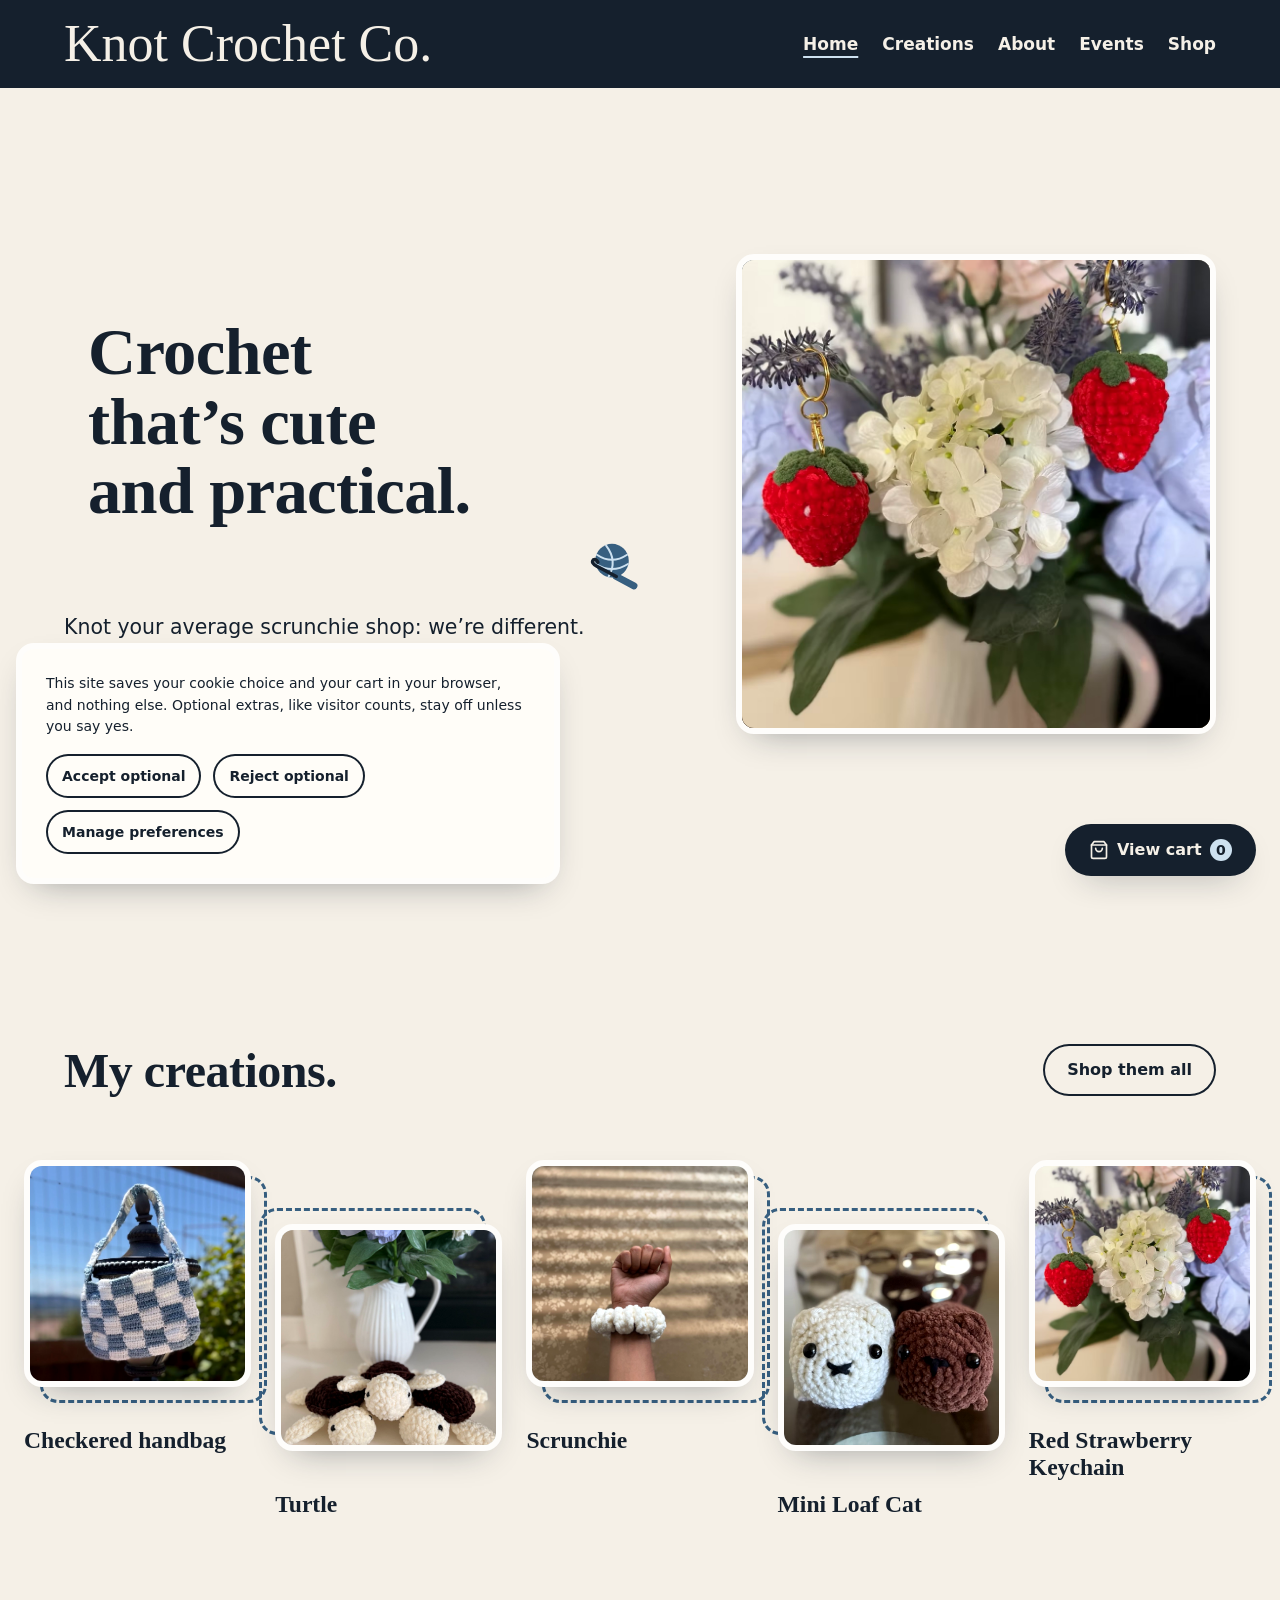
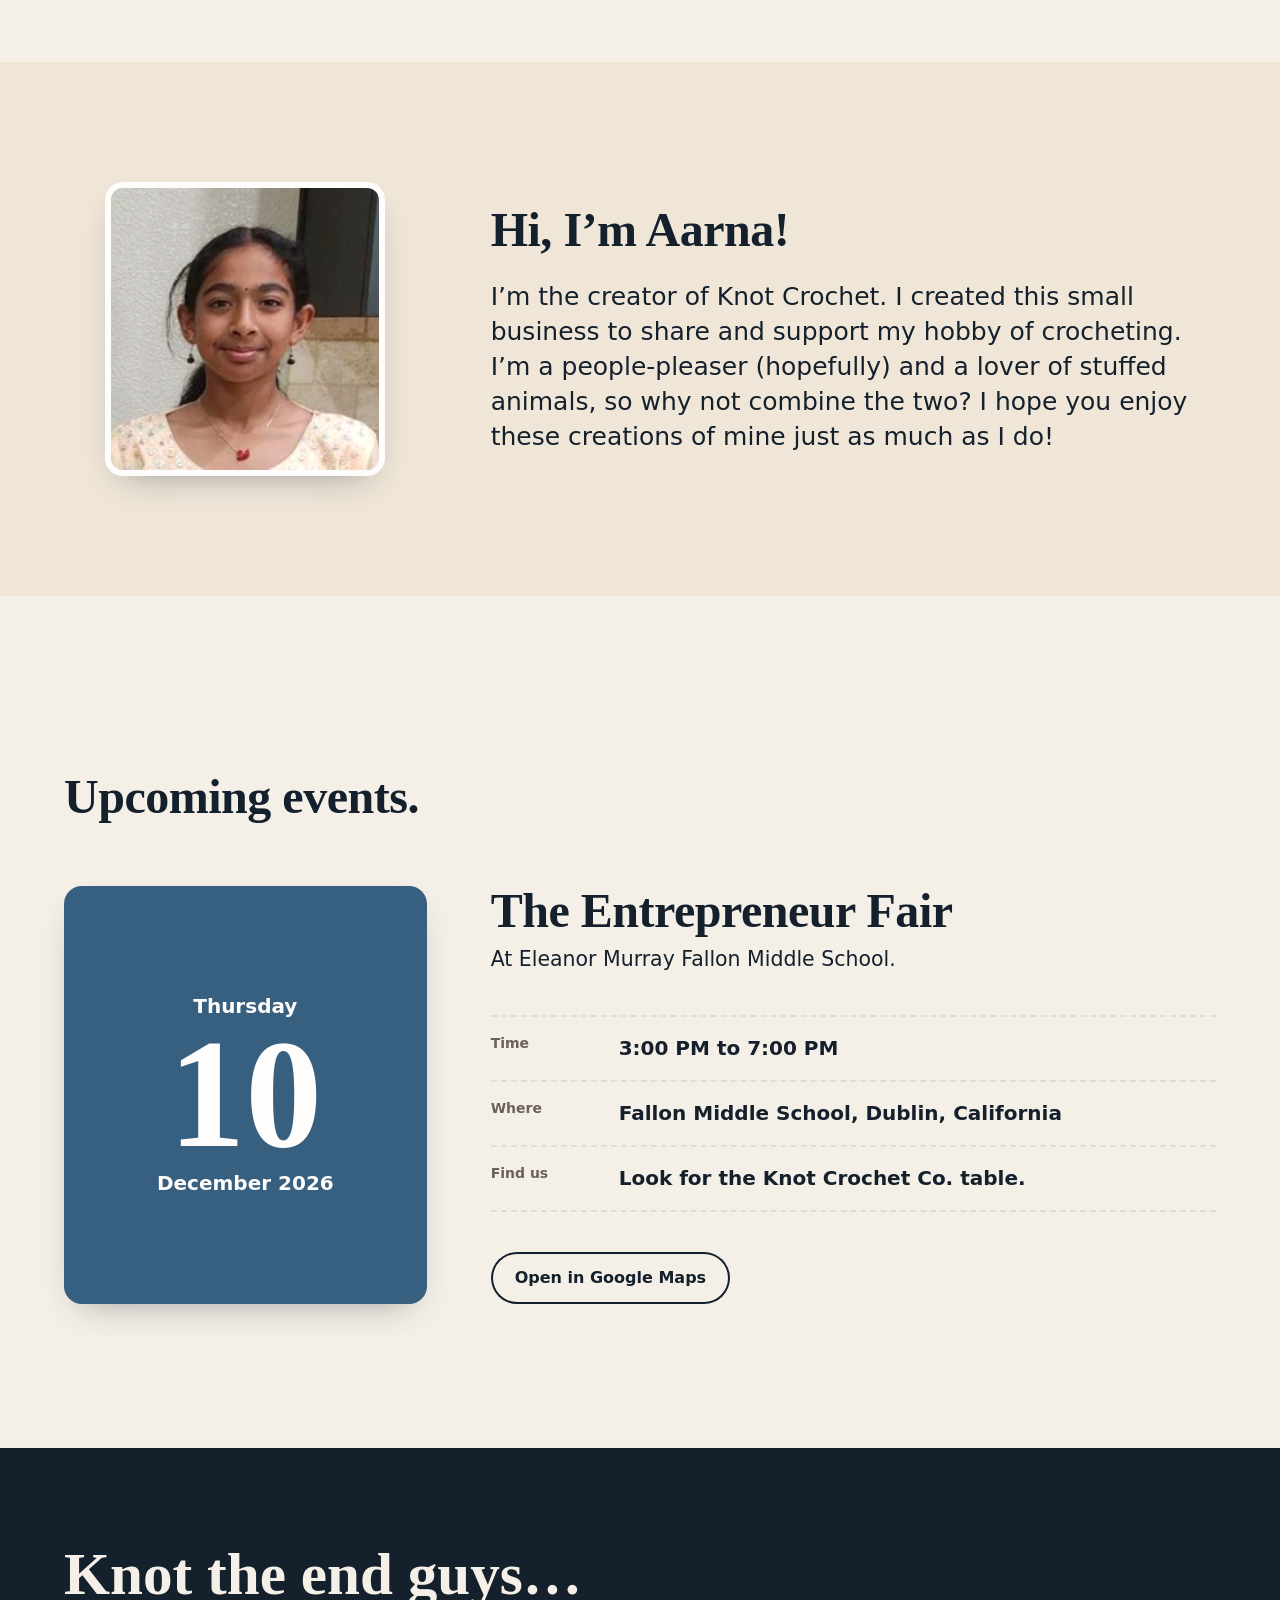
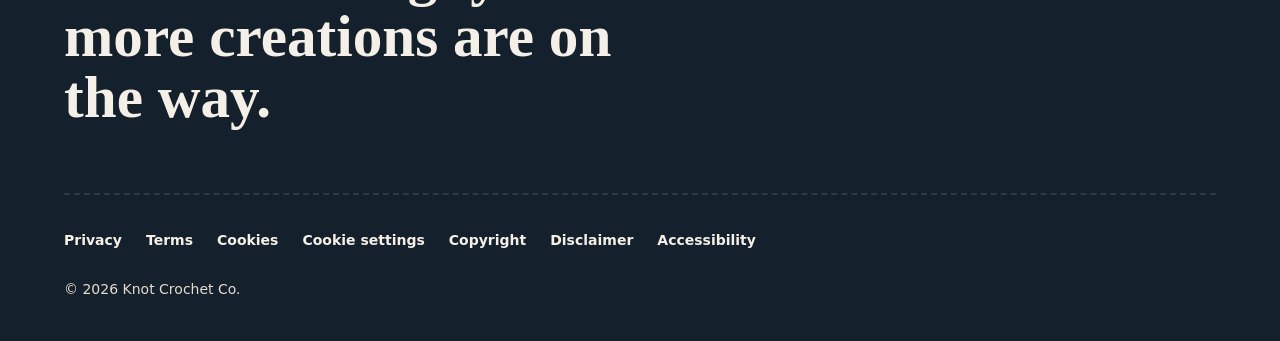
==== index.html @ de9eb7e0 "Add the Knot Crochet Co. website Static site for the shop: home page (hero with the stitched-frame a" ====
<!doctype html>
<html lang="en">
<head>
<meta charset="utf-8">
<meta name="viewport" content="width=device-width, initial-scale=1">
<meta http-equiv="Content-Security-Policy" content="default-src 'self'; script-src 'self'; style-src 'self' https://fonts.googleapis.com; font-src https://fonts.gstatic.com; img-src 'self' data:; object-src 'none'; base-uri 'self'; form-action 'none'">
<meta name="referrer" content="strict-origin-when-cross-origin">
<title>Knot Crochet Co. | Handmade crochet</title>
<meta name="description" content="Knot Crochet Co. is a small shop of handmade crochet, each piece made by hand.">
<link rel="preconnect" href="https://fonts.googleapis.com">
<link rel="preconnect" href="https://fonts.gstatic.com" crossorigin>
<link href="https://fonts.googleapis.com/css2?family=Cormorant+Garamond:wght@600;700&family=Sacramento&family=Sofia+Sans:wght@400;600;700&display=swap" rel="stylesheet">
<link rel="stylesheet" href="styles.css">
</head>
<body id="top">
<a class="skip" href="#main">Skip to content</a>

<header class="nav">
  <div class="container nav__in">
    <a class="wordmark" href="index.html">Knot Crochet Co.</a>
    <nav aria-label="Main">
      <ul class="nav__links">
        <li><a href="#top" aria-current="page">Home</a></li>
        <li><a href="#creations">Creations</a></li>
        <li><a href="#about">About</a></li>
        <li><a href="#events">Events</a></li>
        <li><a href="shop.html">Shop</a></li>
      </ul>
    </nav>
  </div>
</header>

<main id="main">
  <section class="hero">
    <div class="container hero__grid">
      <div>
        <div class="hero__words">
          <svg class="yarn" viewBox="0 0 100 100" preserveAspectRatio="none" aria-hidden="true" focusable="false">
            <path d="M5 95 C1.5 80 1.5 22 3 12 C5 4 30 3 50 3 C72 3 95 4 97 13 C99 28 98.5 76 97 88 C95 97 68 97 48 97 C34 97 20 97 12 96"/>
          </svg>
          <svg class="hook" viewBox="0 0 24 56" width="24" height="56" aria-hidden="true" focusable="false">
            <path class="hook__grip" d="M12 4 L12 24"/>
            <path class="hook__shaft" d="M12 24 L12 46 Q12 53 8 52 Q5.5 50.5 8 47"/>
          </svg>
          <h1>Crochet that’s cute and practical.</h1>
        </div>
        <p class="lead"><span class="lead__stitch">Knot your average scrunchie shop: we’re different.</span></p>
        <div class="hero__actions">
          <a class="btn btn--primary" href="shop.html">See the shop</a>
          <a class="btn" href="#about">Learn more</a>
        </div>
      </div>
      <div class="hero__visual">
        <figure class="diecut diecut--photo slides" data-slot="hero" data-alt="The creations, shown one after another">
          <img src="images/turtle.jpg" width="1200" height="1200" alt="Three crocheted turtles with cream bodies and dark brown shells, in front of a white jug of flowers" fetchpriority="high">
          <img src="images/checkered-handbag.jpg" width="985" height="985" alt="A blue and white checkered crochet handbag hanging from an outdoor lamp">
          <img src="images/scrunchie.jpg" width="1200" height="1200" alt="A fluffy white crochet scrunchie worn on a wrist">
          <img src="images/mini-loaf-cat.jpg" width="746" height="746" alt="Two small loaf-shaped crochet cats side by side, one white and one brown, with black bead eyes">
          <img src="images/red-strawberry-keychain.jpg" width="958" height="958" alt="Two red crochet strawberry keychains with green tops and gold clasps, hanging in a bouquet of flowers">
        </figure>
      </div>
    </div>
  </section>

  <section class="creations" id="creations" aria-labelledby="creations-head">
    <div class="container">
      <div class="creations__head">
        <h2 id="creations-head">My creations.</h2>
        <a class="btn" href="shop.html">Shop them all</a>
      </div>
      <ul class="gallery">
        <li><a href="shop.html#handbag">
          <figure class="diecut diecut--photo" data-slot="gallery-handbag" data-alt="The checkered handbag">
            <img src="images/checkered-handbag.jpg" width="985" height="985" alt="A blue and white checkered crochet handbag hanging by its strap from an outdoor lamp" loading="lazy">
          </figure>
          <p class="gallery__name">Checkered handbag</p>
        </a></li>
        <li><a href="shop.html#turtle">
          <figure class="diecut diecut--photo" data-slot="gallery-turtle" data-alt="The turtle plushie">
            <img src="images/turtle.jpg" width="1200" height="1200" alt="Three crocheted turtle plushies with fluffy cream heads and flippers" loading="lazy">
          </figure>
          <p class="gallery__name">Turtle</p>
        </a></li>
        <li><a href="shop.html#scrunchie">
          <figure class="diecut diecut--photo" data-slot="gallery-scrunchie" data-alt="The scrunchie">
            <img src="images/scrunchie.jpg" width="1200" height="1200" alt="A fluffy white crochet scrunchie worn on a wrist" loading="lazy">
          </figure>
          <p class="gallery__name">Scrunchie</p>
        </a></li>
        <li><a href="shop.html#cat">
          <figure class="diecut diecut--photo" data-slot="gallery-cat" data-alt="Mini Loaf Cat">
            <img src="images/mini-loaf-cat.jpg" width="746" height="746" alt="Two small loaf-shaped crochet cats side by side, one white and one brown, with black bead eyes" loading="lazy">
          </figure>
          <p class="gallery__name">Mini Loaf Cat</p>
        </a></li>
        <li><a href="shop.html#strawberry">
          <figure class="diecut diecut--photo" data-slot="gallery-strawberry" data-alt="Red Strawberry Keychain">
            <img src="images/red-strawberry-keychain.jpg" width="958" height="958" alt="Two red crochet strawberry keychains with green tops and gold clasps, hanging in a bouquet of flowers" loading="lazy">
          </figure>
          <p class="gallery__name">Red Strawberry Keychain</p>
        </a></li>
      </ul>
    </div>
  </section>

  <section class="about" id="about" aria-labelledby="about-head">
    <div class="container about__grid">
      <figure class="diecut diecut--photo about__photo" data-slot="aarna" data-alt="A photo of Aarna">
        <img src="images/aarna.jpg" width="208" height="218" alt="Aarna, the maker behind Knot Crochet Co., smiling" loading="lazy">
      </figure>
      <div>
        <h2 id="about-head">Hi, I’m Aarna!</h2>
        <p class="about__words">I’m the creator of Knot Crochet. I created this small business to share and support my hobby of crocheting. I’m a people-pleaser (hopefully) and a lover of stuffed animals, so why not combine the two? I hope you enjoy these creations of mine just as much as I do!</p>
      </div>
    </div>
  </section>

  <section class="events" id="events" aria-labelledby="events-head">
    <div class="container">
      <h2 id="events-head">Upcoming events.</h2>
      <article class="event">
        <p class="event__date">
          <time datetime="2026-12-10T15:00-08:00">
            <span class="event__weekday">Thursday</span>
            <span class="event__day">10</span>
            <span class="event__month">December 2026</span>
          </time>
        </p>
        <div class="event__body">
          <h3>The Entrepreneur Fair</h3>
          <p class="event__host">At Eleanor Murray Fallon Middle School.</p>
          <dl class="event__facts">
            <div><dt>Time</dt><dd>3:00 PM to 7:00 PM</dd></div>
            <div><dt>Where</dt><dd>Fallon Middle School, Dublin, California</dd></div>
            <div><dt>Find us</dt><dd>Look for the Knot Crochet Co. table.</dd></div>
          </dl>
          <a class="btn" href="https://www.google.com/maps/search/?api=1&query=Eleanor+Murray+Fallon+Middle+School%2C+Dublin%2C+CA" target="_blank" rel="noopener">Open in Google Maps<span class="visually-hidden"> (opens in a new tab)</span></a>
        </div>
      </article>
    </div>
  </section>
</main>

<footer class="foot">
  <div class="container">
    <p class="foot__statement">Knot the end guys… more creations are on the way.</p>
    <ul class="foot__links">
      <li><a href="privacy.html">Privacy</a></li>
      <li><a href="terms.html">Terms</a></li>
      <li><a href="cookies.html">Cookies</a></li>
      <li><button type="button" data-consent-open>Cookie settings</button></li>
      <li><a href="dmca.html">Copyright</a></li>
      <li><a href="disclaimer.html">Disclaimer</a></li>
      <li><a href="accessibility.html">Accessibility</a></li>
    </ul>
    <p class="foot__legal">© 2026 Knot Crochet Co.</p>
  </div>
</footer>

<a class="cartfab" href="cart.html"><svg class="bag" viewBox="0 0 24 24" width="20" height="20" fill="none" stroke="currentColor" stroke-width="2" stroke-linecap="round" stroke-linejoin="round" aria-hidden="true" focusable="false"><path d="M6 2 3 6v14a2 2 0 0 0 2 2h14a2 2 0 0 0 2-2V6l-3-4Z"/><path d="M3 6h18"/><path d="M16 10a4 4 0 0 1-8 0"/></svg>View cart<span class="count" data-cart-count>0</span></a>

<section class="consent diecut" id="consent" aria-label="Cookie choice" hidden>
  <p>This site saves your cookie choice and your cart in your browser, and nothing else. Optional extras, like visitor counts, stay off unless you say yes.</p>
  <div class="consent__actions">
    <button class="btn" type="button" data-consent-accept>Accept optional</button>
    <button class="btn" type="button" data-consent-reject>Reject optional</button>
    <button class="btn" type="button" data-consent-open>Manage preferences</button>
  </div>
</section>

<dialog class="prefs diecut" id="prefs" aria-labelledby="prefs-head">
  <h2 id="prefs-head">Cookie settings</h2>
  <fieldset>
    <legend class="visually-hidden">Storage categories</legend>
    <label><input type="checkbox" checked disabled><span>Essential<small>Remembers this choice and your cart. Always on.</small></span></label>
    <label><input type="checkbox" id="prefs-analytics"><span>Optional<small>Visitor counts and similar extras. None are in use today.</small></span></label>
  </fieldset>
  <div class="consent__actions">
    <button class="btn" type="button" id="prefs-save">Save choices</button>
    <button class="btn" type="button" data-consent-reject>Reject optional</button>
  </div>
</dialog>

<script type="module" src="site.js"></script>
</body>
</html>
---- styles.css ----
/* Hallmark · shape: Feature Stack · genre: playful · theme: Sticker, restyled by request with a script wordmark, serif heads and dusty blue (deal 1/3, seed knot-crochet-8th-grader-6502·d49afc8d·2026-11-13·r0) · job: buy · draw: efd44a
 * hero: Stage · nav: edge-aligned · footer: statement · imagery: photographs, the maker's own 4, natural · signature: the turtle as a mounted print with its price tag on the corner · sticker: sheet
 * axes: light/display-heavy/chromatic-magenta · posture: full-palette · contrast: pass · fold: pass · v2.0.0 */
/* Hallmark · pre-emit critique: P3 H4 E4 S4 R4 V3 · weakest: P, a three-item shop argues little; her own words and real prices carry it, nothing invented */
/* Hallmark · waive 83 · every photograph is the maker's own product, one per item · the turtle, handbag and scrunchie pictures are the shop's whole catalogue */
/* Hallmark · answered F15 · the shop cards, the gallery and the event block each need their own gap */
@import url("./tokens.css");
@import url("./base.css");

:root { --nav-h: 88px; }

/* ---------- shared: chrome, controls, die-cuts ---------- */
.skip { position: absolute; left: var(--space-md); top: calc(-1 * var(--space-3xl)); z-index: var(--z-toast); padding: var(--space-xs) var(--space-md); background: var(--color-accent-2); color: var(--color-ink); font-weight: 700; }
.skip:focus-visible { top: var(--space-md); }

h1, h2, h3 { line-height: 1.04; }
h1 { font-size: clamp(2.75rem, 5.2vw, 5.25rem); }

.nav { background: var(--color-ink); color: var(--color-paper); }
.nav__in { display: flex; align-items: center; gap: var(--space-xl); min-height: var(--nav-h); }
.wordmark { margin-right: auto; font-family: var(--font-script); font-size: 3.25rem; line-height: 1; text-decoration: none; white-space: nowrap; }
.nav__links { display: flex; gap: var(--space-lg); margin: 0; padding: 0; list-style: none; }
.nav__links a { display: inline-flex; align-items: center; min-height: 44px; font-size: 1.0625rem; font-weight: 700; text-decoration: none; white-space: nowrap; }
.nav__links a:hover, .nav__links a[aria-current] { text-decoration: underline; text-decoration-color: var(--color-accent-2); text-decoration-thickness: 2px; text-underline-offset: 0.35em; }
.nav :focus-visible, .foot :focus-visible { outline-color: var(--color-accent-2); }

.btn { display: inline-flex; align-items: center; justify-content: center; min-height: 52px; padding: 0 var(--space-lg); border: 0; border-radius: var(--radius-pill); background: transparent; color: var(--color-ink); font-size: var(--text-md); font-weight: 700; line-height: 1; white-space: nowrap; text-decoration: none; cursor: pointer; box-shadow: inset 0 0 0 2px var(--color-ink); transition: translate var(--dur-micro) var(--ease-out), box-shadow var(--dur-micro) var(--ease-out), background-color var(--dur-micro) var(--ease-out); }
.btn:hover { background: var(--color-paper-2); }
.btn:active { translate: 0 1px; }
.btn:focus-visible { outline: 3px solid var(--color-ink); outline-offset: 3px; }
.btn:disabled, .btn[aria-disabled="true"] { opacity: 0.55; cursor: not-allowed; translate: none; }
.btn--primary { background: var(--color-accent); color: var(--color-accent-ink); box-shadow: var(--shadow-card); }
.btn--primary:hover { background: var(--color-accent-deep); translate: 0 -1px; }
.btn--primary:active { translate: 0 1px; box-shadow: var(--shadow-press); }

.diecut { margin: 0; border: 6px solid var(--color-white); border-radius: var(--radius-card); box-shadow: var(--shadow-card); }
.diecut--photo { border-radius: var(--radius-card); aspect-ratio: 1; background: var(--color-slot); }
.tag { display: inline-flex; align-items: center; min-height: 44px; padding: 0 var(--space-md); border: 4px solid var(--color-white); border-radius: var(--radius-pill); box-shadow: var(--shadow-card); background: var(--color-accent); color: var(--color-accent-ink); font-family: var(--font-display); font-weight: 700; font-size: var(--text-xl); white-space: nowrap; }
.blank { padding: 0 0.25em; border: 1px dashed var(--color-muted); border-radius: 3px; color: var(--color-muted); }

/* ---------- hero ---------- */
.hero { display: grid; align-items: center; min-height: calc(100dvh - var(--nav-h)); padding-block: var(--space-2xl); }
.hero__grid { display: grid; grid-template-columns: minmax(0, 6fr) minmax(0, 5fr); gap: var(--space-3xl); align-items: center; }
.hero .lead { margin-top: var(--space-lg); }
/* a crochet hook draws a looped, wavy line of chain stitches out of a yarn ball, once around the headline (site.js) */
.hero__words { position: relative; display: inline-block; margin-left: calc(-1 * var(--space-xl)); padding: var(--space-2xl); }
.yarn { position: absolute; inset: 0; width: 100%; height: 100%; overflow: visible; pointer-events: none; }
.yarn > path { fill: none; stroke: var(--color-accent); stroke-width: 4; stroke-linecap: round; stroke-linejoin: round; stroke-dasharray: 13 9; vector-effect: non-scaling-stroke; }
.yarn__ball circle { fill: var(--color-accent); }
.yarn__ball path { fill: none; stroke: var(--color-accent-2); stroke-width: 2; stroke-linecap: round; }
.yarn .yarn__reveal { fill: none; stroke: var(--color-white); stroke-width: 14; stroke-linecap: round; }
/* the hook rests where the line ends, handle pointing away from the words; its tip is at 8px, 50px in its own box */
.hook { position: absolute; left: 12%; top: 96%; pointer-events: none; transform-origin: 8px 50px; translate: calc(var(--hx, 0px) - 8px) calc(var(--hy, 0px) - 50px); rotate: var(--hr, -125deg); }
.hook path { fill: none; stroke-linecap: round; stroke-linejoin: round; }
.hook__grip { stroke: var(--color-accent); stroke-width: 7; }
.hook__shaft { stroke: var(--color-ink); stroke-width: 3.5; }
/* the underline is drawn left to right after the frame, running on across a line break.
   A solid line, a hair thicker in the middle than at the ends, like a pen stroke. */
.lead__stitch { padding-bottom: var(--space-2xs); background-image: linear-gradient(var(--color-accent), var(--color-accent)), radial-gradient(50% 50% at 50% 50%, var(--color-accent) 96%, transparent); background-position: left bottom; background-repeat: no-repeat; background-size: 0% 2px, 0% 2.75px; transition: background-size 900ms var(--ease-out); }
.lead__stitch.is-drawn { background-size: 100% 2px, 100% 2.75px; }
.hero__actions { display: flex; flex-wrap: wrap; gap: var(--space-lg); margin-top: var(--space-xl); }
.hero__visual { position: relative; }
/* the hero photo fades between the creations; hovering holds it */
.slides > img { animation: slide 25s var(--ease-in-out) infinite backwards; }
.slides > img:nth-child(1) { animation-delay: -1s; }
.slides > img:nth-child(2) { animation-delay: 4s; }
.slides > img:nth-child(3) { animation-delay: 9s; }
.slides > img:nth-child(4) { animation-delay: 14s; }
.slides > img:nth-child(5) { animation-delay: 19s; }
.slides:hover > img { animation-play-state: paused; }
/* five photos, five seconds each: one is on screen for a fifth of the loop */
@keyframes slide { 0%, 24%, 100% { opacity: 0; } 4%, 20% { opacity: 1; } }
@media (prefers-reduced-motion: reduce) {
  .slides > img { animation: none; }
  .slides > img:not(:first-child) { display: none; }
}

/* ---------- home: the creations on display, three across, the middle one dropped a step ---------- */
.creations { padding-block: var(--section-gap); }
/* the creations section is sized to fit one desktop screen, so the nav link can show all of it */
.creations__head { display: flex; flex-wrap: wrap; align-items: end; justify-content: space-between; gap: var(--space-lg); }
.gallery { display: grid; grid-template-columns: repeat(5, minmax(0, 1fr)); gap: var(--space-2xl) var(--space-lg); margin: var(--space-2xl) calc(-1 * var(--space-xl)) 0; padding: 0; list-style: none; }
.gallery li:nth-child(even) { margin-top: var(--space-2xl); }
.gallery a { position: relative; display: block; text-decoration: none; }
/* a stitched frame sits just off each photo and squares up to it on hover */
.gallery a::before { content: ""; position: absolute; top: var(--space-md); left: var(--space-md); width: 100%; aspect-ratio: 1; border: 3px dashed var(--color-accent); border-radius: var(--radius-card); transition: translate var(--dur-short) var(--ease-out); }
.gallery li:nth-child(even) a::before { top: calc(-1 * var(--space-md)); left: calc(-1 * var(--space-md)); }
.gallery a:hover::before { translate: calc(-1 * var(--space-xs)) calc(-1 * var(--space-xs)); }
.gallery li:nth-child(even) a:hover::before { translate: var(--space-xs) var(--space-xs); }
.gallery a:focus-visible { outline-offset: var(--space-md); }
.gallery__name { margin-top: var(--space-xl); font-family: var(--font-display); font-weight: 600; font-size: var(--text-title); line-height: 1.15; }

/* ---------- the shop page: cards two to a row, photo on top ---------- */
.shop { padding-block: var(--space-3xl) var(--section-gap); }
.items { display: grid; grid-template-columns: repeat(2, minmax(0, 1fr)); gap: var(--space-3xl) var(--space-4xl); max-width: 960px; margin-inline: auto; }
.item { scroll-margin-top: var(--space-lg); }
.item__head { display: flex; align-items: baseline; justify-content: space-between; gap: var(--space-md); margin-top: var(--space-lg); }
.item h2 { font-size: var(--text-2xl); line-height: 1.15; }
.item__price { font-family: var(--font-display); font-weight: 600; font-size: var(--text-2xl); line-height: 1.15; font-variant-numeric: tabular-nums; }
.item__line { margin-top: var(--space-sm); max-width: 46ch; }
.item .btn { margin-top: var(--space-lg); }
.item__status { min-height: 1lh; margin-top: var(--space-md); font-size: var(--text-sm); font-weight: 700; color: var(--color-muted); }

/* ---------- about ---------- */
.about { padding-block: var(--section-gap-s); background: var(--color-paper-2); }
.about__grid { display: grid; grid-template-columns: minmax(0, 4fr) minmax(0, 8fr); gap: var(--space-2xl); align-items: center; }
.about__photo { width: 100%; max-width: 280px; justify-self: center; aspect-ratio: 208 / 218; }
.about__words { margin-top: var(--space-lg); max-width: 46ch; font-size: var(--text-xl); line-height: 1.4; }

/* ---------- events: the date as a block of colour, the details beside it ---------- */
.events { padding-block: var(--section-gap-l) var(--section-gap); }
.event { display: grid; grid-template-columns: minmax(0, 4fr) minmax(0, 8fr); gap: var(--space-2xl); align-items: stretch; margin-top: var(--space-2xl); }
.event__date { display: grid; place-items: center; padding: var(--space-xl); border-radius: var(--radius-card); background: var(--color-accent); color: var(--color-accent-ink); text-align: center; box-shadow: var(--shadow-card); }
.event__date span { display: block; }
.event__weekday, .event__month { font-size: var(--text-lg); font-weight: 600; }
.event__day { font-family: var(--font-display); font-weight: 600; font-size: clamp(6rem, 12vw, 10rem); line-height: 0.95; font-variant-numeric: lining-nums; }
.event__body h3 { font-size: var(--text-section); }
.event__host { margin-top: var(--space-xs); font-size: var(--text-lead); }
.event__facts { margin: var(--space-xl) 0; }
.event__facts > div { display: grid; grid-template-columns: 7rem minmax(0, 1fr); gap: var(--space-md); padding-block: var(--space-md); border-top: var(--rule-bar) dashed var(--color-rule); }
.event__facts > div:last-child { border-bottom: var(--rule-bar) dashed var(--color-rule); }
.event__facts dt { font-size: var(--text-sm); font-weight: 700; color: var(--color-muted); }
.event__facts dd { margin: 0; font-size: var(--text-lg); font-weight: 600; }

/* ---------- footer: one closing sentence, the links beneath ---------- */
.foot { padding-block: var(--space-3xl) var(--space-xl); background: var(--color-ink); color: var(--color-paper); }
.foot__statement { max-width: 22ch; font-family: var(--font-display); font-weight: 600; font-size: var(--text-display-s); line-height: 1.04; }
.foot__links { display: flex; flex-wrap: wrap; gap: var(--space-xs) var(--space-lg); margin: var(--space-2xl) 0 0; padding: var(--space-lg) 0 0; list-style: none; border-top: var(--rule-bar) dashed var(--color-ink-2); }
.foot__links a, .foot__links button { display: inline-flex; align-items: center; min-height: 44px; padding: 0; border: 0; background: none; color: inherit; font-size: var(--text-sm); font-weight: 700; text-decoration: none; white-space: nowrap; cursor: pointer; }
.foot__links a:hover, .foot__links button:hover { text-decoration: underline; text-decoration-color: var(--color-accent-2); text-decoration-thickness: 2px; }
.foot__legal { margin-top: var(--space-md); font-size: var(--text-sm); color: var(--color-rule); }

/* ---------- cookie choice ---------- */
.consent { position: fixed; z-index: var(--z-toast); left: var(--space-md); right: var(--space-md); bottom: var(--space-md); max-width: 34rem; padding: var(--space-lg); background: var(--color-paper-3); }
.consent p { font-size: var(--text-sm); }
.consent__actions { display: flex; flex-wrap: wrap; gap: var(--space-sm); margin-top: var(--space-md); }
.consent .btn, .prefs .btn { min-height: 44px; padding: 0 var(--space-md); font-size: var(--text-sm); }
.prefs { margin: auto; width: min(32rem, calc(100% - var(--space-xl))); padding: var(--space-xl); color: var(--color-ink); background: var(--color-paper-3); }
.prefs::backdrop { background: color-mix(in oklch, var(--color-ink) 60%, transparent); }
.prefs h2 { font-size: var(--text-2xl); }
.prefs fieldset { margin: var(--space-lg) 0 0; padding: 0; border: 0; }
.prefs label { display: flex; gap: var(--space-sm); align-items: flex-start; padding-block: var(--space-sm); border-top: var(--rule-bar) dashed var(--color-rule); }
.prefs input { width: 20px; height: 20px; margin: var(--space-3xs) 0 0; accent-color: var(--color-accent); }
.prefs small { display: block; font-size: var(--text-sm); color: var(--color-ink-2); }

/* ---------- cart: a count beside the nav link, a floating button on the shop, and the cart page ---------- */
.count { display: inline-grid; place-items: center; min-width: 1.6em; height: 1.6em; padding: 0 var(--space-2xs); border-radius: var(--radius-pill); background: var(--color-accent-2); color: var(--color-ink); font-size: var(--text-sm); font-weight: 700; font-variant-numeric: tabular-nums; line-height: 1; }
.cartfab { position: fixed; z-index: var(--z-sticky); right: var(--space-lg); bottom: var(--space-lg); display: inline-flex; align-items: center; gap: var(--space-xs); min-height: 52px; padding: 0 var(--space-lg); border-radius: var(--radius-pill); background: var(--color-ink); color: var(--color-paper); font-weight: 700; text-decoration: none; white-space: nowrap; box-shadow: var(--shadow-card); transition: translate var(--dur-micro) var(--ease-out); }
.cartfab:hover { translate: 0 -2px; }
.cartfab:active { translate: 0 1px; }
.cartfab:focus-visible { outline: 3px solid var(--color-accent); outline-offset: 3px; }

.cartpage { padding-block: var(--space-3xl) var(--section-gap-s); }
.cartpage h1 { font-size: var(--text-display-s); }
.cartpage__empty .btn { margin-top: var(--space-lg); }
.cartpage .lead { margin-top: var(--space-md); }
.cartpage__grid { display: grid; grid-template-columns: minmax(0, 7fr) minmax(0, 4fr); gap: var(--space-2xl); align-items: start; margin-top: var(--space-xl); }
.lines { margin: 0; padding: 0; list-style: none; border: var(--rule-hair) solid var(--color-rule); border-radius: var(--radius-card); background: var(--color-paper-3); }
.line { display: grid; grid-template-columns: 48px minmax(0, 1fr) auto 5ch; grid-template-areas: "img info qty sum"; gap: var(--space-md); align-items: center; padding: var(--space-md) var(--space-lg); }
.line + .line { border-top: var(--rule-bar) dashed var(--color-rule); }
.line__img { grid-area: img; width: 48px; height: 48px; object-fit: cover; border-radius: 8px; }
.line__info { grid-area: info; }
.line__name { font-weight: 700; font-size: var(--text-lg); line-height: 1.2; }
.line__each { font-size: var(--text-sm); color: var(--color-muted); }
.line__remove { min-height: 32px; padding: 0; border: 0; background: none; color: var(--color-ink-2); font-size: var(--text-sm); text-decoration: underline; text-decoration-color: var(--color-accent); cursor: pointer; }
.line__remove:hover { color: var(--color-accent-deep); }
.qty { grid-area: qty; display: inline-flex; align-items: center; border-radius: var(--radius-pill); box-shadow: inset 0 0 0 2px var(--color-ink); }
.qty button { width: 44px; height: 44px; border: 0; border-radius: var(--radius-pill); background: none; color: var(--color-ink); font-size: var(--text-lg); font-weight: 700; line-height: 1; cursor: pointer; }
.qty button:hover { background: var(--color-paper-2); }
.qty button:active { background: var(--color-rule); }
.qty button:disabled { opacity: 0.4; cursor: not-allowed; background: none; }
.qty output { min-width: 2ch; text-align: center; font-weight: 700; font-variant-numeric: tabular-nums; }
.line__sum { grid-area: sum; text-align: right; font-family: var(--font-display); font-weight: 700; font-size: var(--text-xl); font-variant-numeric: tabular-nums; }
.summary { position: sticky; top: var(--space-xl); padding: var(--space-xl); border-radius: var(--radius-card); background: var(--color-paper-2); }
.summary h2 { font-size: var(--text-2xl); }
.summary dl { margin: var(--space-lg) 0; }
.summary dl > div { display: flex; justify-content: space-between; align-items: baseline; padding-block: var(--space-sm); border-top: var(--rule-bar) dashed var(--color-rule); }
.summary dd { margin: 0; font-weight: 700; font-variant-numeric: tabular-nums; }
.summary__total dd { font-family: var(--font-display); font-size: var(--text-2xl); }
.summary .btn { width: 100%; }
.summary__back { display: inline-flex; align-items: center; min-height: 44px; font-size: var(--text-sm); font-weight: 700; }

/* ---------- small screens: everything stacks in reading order ---------- */
@media (max-width: 60rem) {
  .hero { min-height: 0; }
  .hero__grid, .about__grid, .event { grid-template-columns: minmax(0, 1fr); gap: var(--space-xl); }
  .hero__visual { max-width: 30rem; }
  .hero__words { margin-left: 0; padding: var(--space-xl); }
  .about__photo { justify-self: start; }
  .gallery { grid-template-columns: repeat(3, minmax(0, 1fr)); margin-inline: 0; }
  .cartpage__grid { grid-template-columns: minmax(0, 1fr); gap: var(--space-xl); }
  .summary { position: static; }
  /* the nav takes two rows: the name and the cart, then the five links */
  .nav__in { flex-wrap: wrap; gap: var(--space-2xs) var(--space-md); padding-block: var(--space-sm); }
  .nav__in nav { order: 3; width: 100%; }
  .nav__links { justify-content: space-between; gap: var(--space-sm); }
  .nav__links a { font-size: var(--text-md); }
  .wordmark { font-size: 2.5rem; }
}
@media (max-width: 40rem) {
  .items { grid-template-columns: minmax(0, 1fr); gap: var(--space-2xl); }
  .item .diecut { max-width: 280px; }
  .gallery { grid-template-columns: repeat(2, minmax(0, 1fr)); gap: var(--space-xl) var(--space-lg); }
  .gallery a::before { top: var(--space-xs); left: var(--space-xs); }
  .gallery li:nth-child(even) a::before { top: calc(-1 * var(--space-xs)); left: calc(-1 * var(--space-xs)); }
  .gallery li:nth-child(even) { margin-top: 0; }
  .event__facts > div { grid-template-columns: minmax(0, 1fr); gap: var(--space-2xs); }
  .nav__links a { font-size: var(--text-sm); }
  .wordmark { font-size: 2rem; }
  .hook { scale: 0.7; }
  .line { grid-template-columns: 40px minmax(0, 1fr) auto; grid-template-areas: "img info sum" "img qty qty"; padding: var(--space-md); }
  .line__img { width: 40px; height: 40px; align-self: start; }
  .cartfab { right: var(--space-md); bottom: var(--space-md); }
}
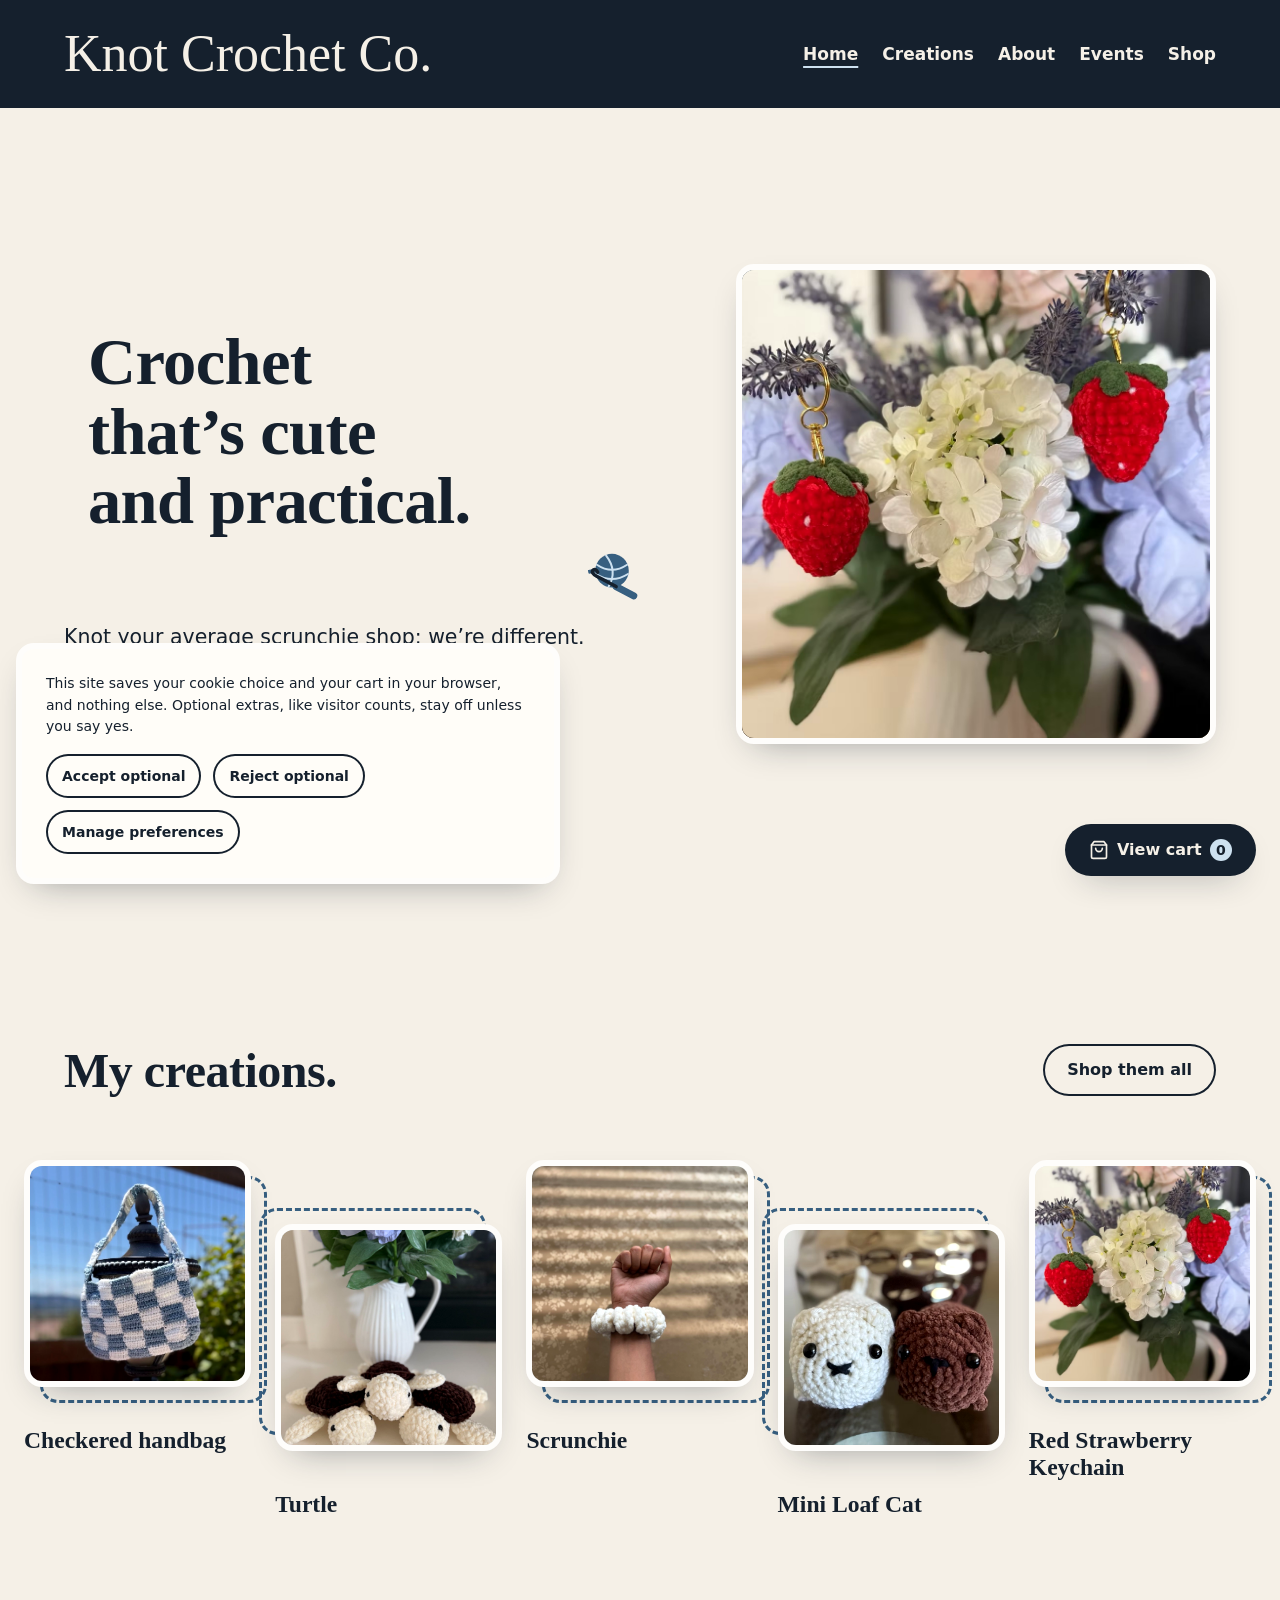
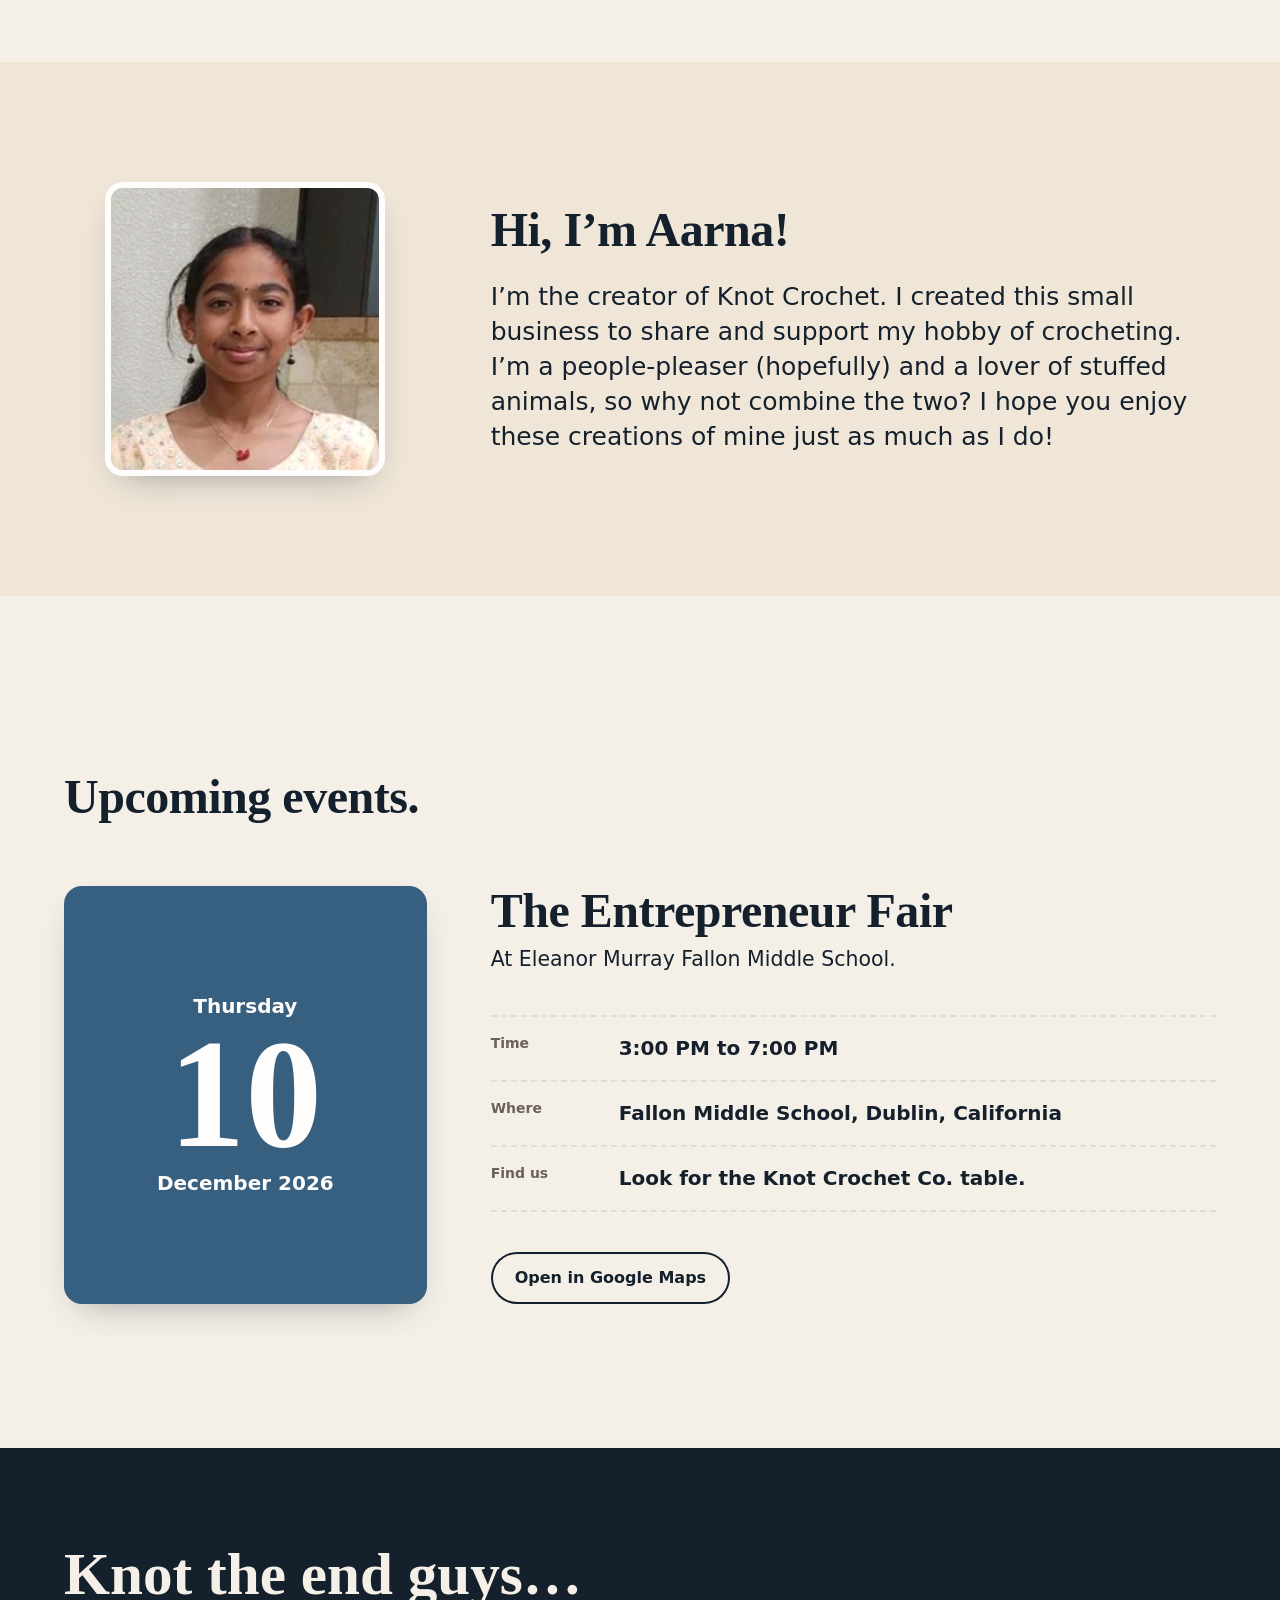
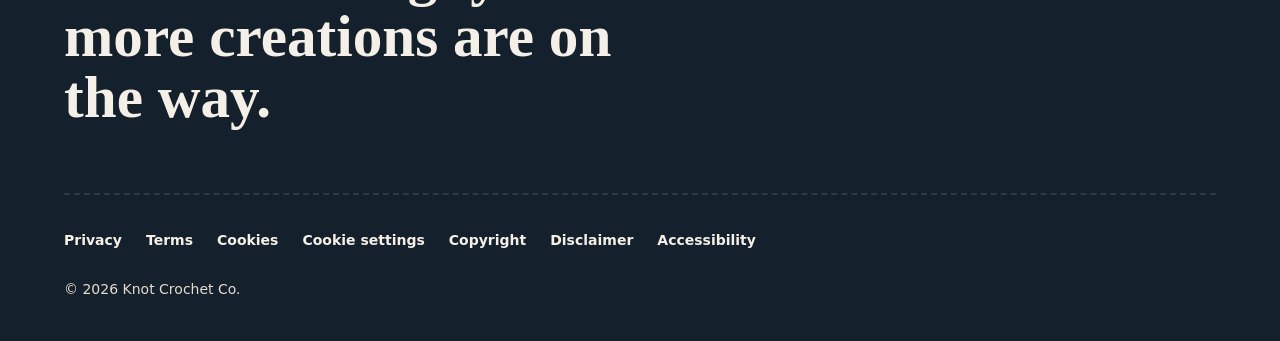
==== commit ec0feb4b: "Point Learn more at the creations section Co-Authored-By: Claude Opus 5.5 <noreply@anthropic.com>" ====
--- a/index.html
+++ b/index.html
@@ -5,8 +5,10 @@
 <meta name="viewport" content="width=device-width, initial-scale=1">
 <meta http-equiv="Content-Security-Policy" content="default-src 'self'; script-src 'self'; style-src 'self' https://fonts.googleapis.com; font-src https://fonts.gstatic.com; img-src 'self' data:; object-src 'none'; base-uri 'self'; form-action 'none'">
 <meta name="referrer" content="strict-origin-when-cross-origin">
-<title>Knot Crochet Co. | Handmade crochet</title>
+<title>Knot Crochet Co.</title>
 <meta name="description" content="Knot Crochet Co. is a small shop of handmade crochet, each piece made by hand.">
+<link rel="icon" type="image/png" sizes="32x32" href="favicon-32.png">
+<link rel="apple-touch-icon" href="apple-touch-icon.png">
 <link rel="preconnect" href="https://fonts.googleapis.com">
 <link rel="preconnect" href="https://fonts.gstatic.com" crossorigin>
 <link href="https://fonts.googleapis.com/css2?family=Cormorant+Garamond:wght@600;700&family=Sacramento&family=Sofia+Sans:wght@400;600;700&display=swap" rel="stylesheet">
@@ -47,7 +49,7 @@
         <p class="lead"><span class="lead__stitch">Knot your average scrunchie shop: we’re different.</span></p>
         <div class="hero__actions">
           <a class="btn btn--primary" href="shop.html">See the shop</a>
-          <a class="btn" href="#about">Learn more</a>
+          <a class="btn" href="#creations">Learn more</a>
         </div>
       </div>
       <div class="hero__visual">
--- a/styles.css
+++ b/styles.css
@@ -7,7 +7,7 @@
 @import url("./tokens.css");
 @import url("./base.css");
 
-:root { --nav-h: 88px; }
+:root { --nav-h: 108px; }
 
 /* ---------- shared: chrome, controls, die-cuts ---------- */
 .skip { position: absolute; left: var(--space-md); top: calc(-1 * var(--space-3xl)); z-index: var(--z-toast); padding: var(--space-xs) var(--space-md); background: var(--color-accent-2); color: var(--color-ink); font-weight: 700; }
@@ -148,6 +148,10 @@
 .cartfab { position: fixed; z-index: var(--z-sticky); right: var(--space-lg); bottom: var(--space-lg); display: inline-flex; align-items: center; gap: var(--space-xs); min-height: 52px; padding: 0 var(--space-lg); border-radius: var(--radius-pill); background: var(--color-ink); color: var(--color-paper); font-weight: 700; text-decoration: none; white-space: nowrap; box-shadow: var(--shadow-card); transition: translate var(--dur-micro) var(--ease-out); }
 .cartfab:hover { translate: 0 -2px; }
 .cartfab:active { translate: 0 1px; }
+.cartfab.is-bumped { animation: cart-bump 520ms var(--ease-out); }
+.cartfab.is-bumped .count { animation: cart-count 520ms var(--ease-out); }
+@keyframes cart-bump { 35% { scale: 1.1; } }
+@keyframes cart-count { 35% { background: var(--color-white); scale: 1.25; } }
 .cartfab:focus-visible { outline: 3px solid var(--color-accent); outline-offset: 3px; }
 
 .cartpage { padding-block: var(--space-3xl) var(--section-gap-s); }
